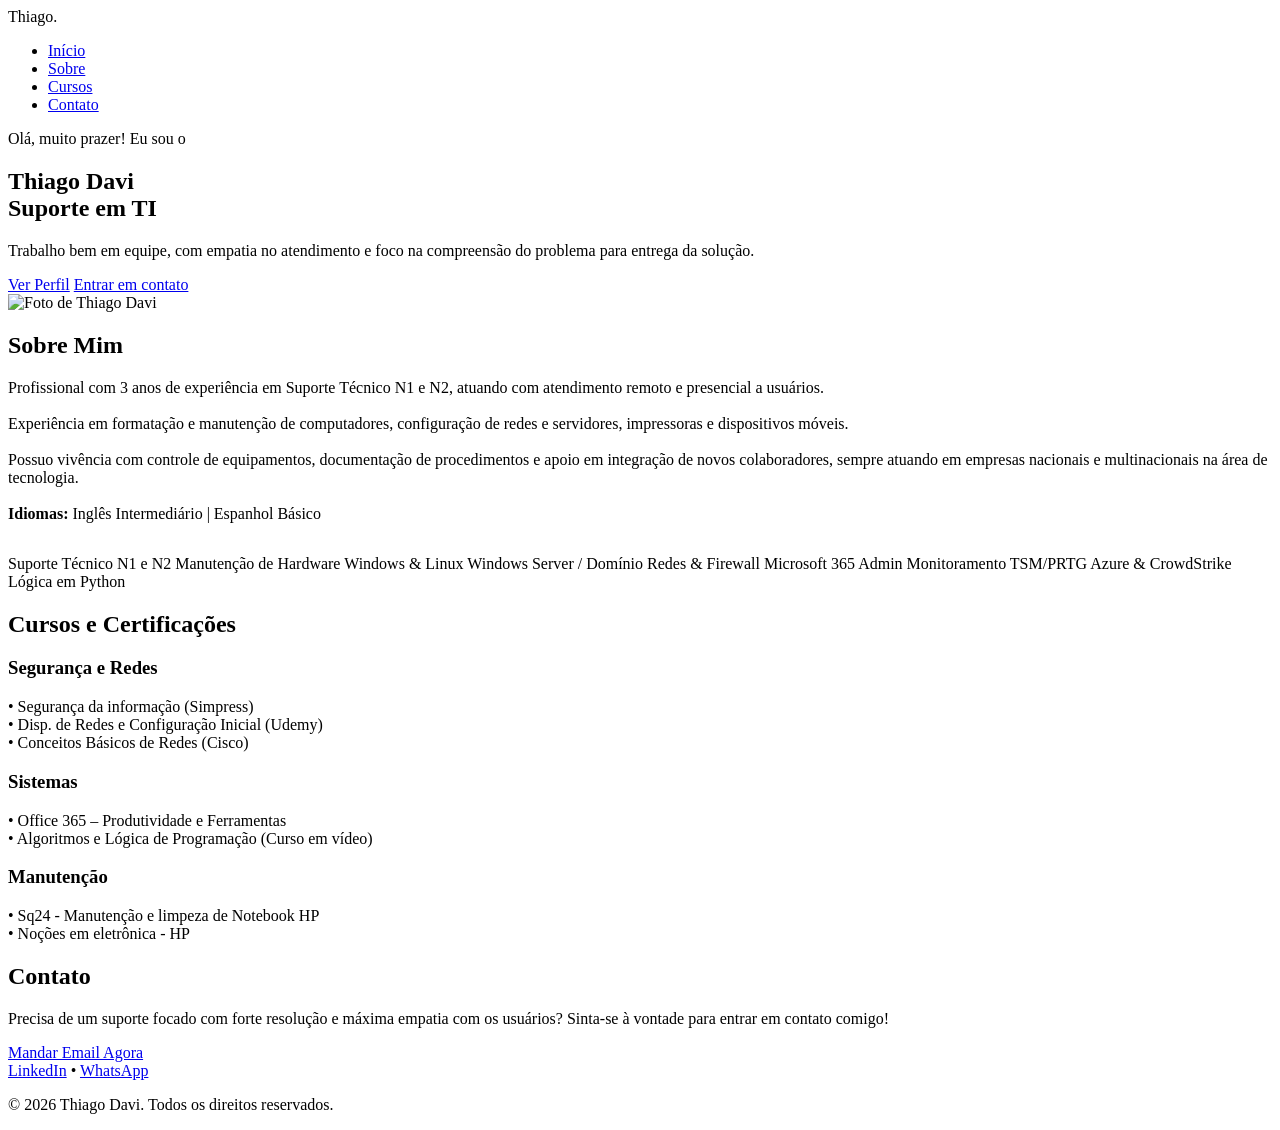
==== index.html @ d7f98768 "Add files via upload" ====
<!DOCTYPE html>
<html lang="pt-BR">
<head>
    <meta charset="UTF-8">
    <meta name="viewport" content="width=device-width, initial-scale=1.0">
    <title>Thiago Davi | Suporte em TI</title>
    <meta name="description" content="Portfólio de Thiago Davi - Profissional de Suporte Técnico.">
    
    <!-- Google Fonts: Outfit -->
    <link rel="preconnect" href="https://fonts.googleapis.com">
    <link rel="preconnect" href="https://fonts.gstatic.com" crossorigin>
    <link href="https://fonts.googleapis.com/css2?family=Outfit:wght@300;400;600;800&display=swap" rel="stylesheet">
    
    <!-- Custom CSS -->
    <link rel="stylesheet" href="style.css">
</head>
<body>
    <!-- Abstract Glow Effects background -->
    <div class="glow bottom-right"></div>
    <div class="glow top-left"></div>

    <nav class="navbar">
        <div class="logo">Thiago<span>.</span></div>
        <ul class="nav-links">
            <li><a href="#hero">Início</a></li>
            <li><a href="#about">Sobre</a></li>
            <li><a href="#projects">Cursos</a></li>
            <li><a href="#contact">Contato</a></li>
        </ul>
    </nav>

    <main>
        <section id="hero" class="hero section hidden">
            <div class="hero-content">
                <p class="greeting">Olá, muito prazer! Eu sou o</p>
                <h1 class="title">Thiago Davi<br><span>Suporte em TI</span></h1>
                <p class="subtitle">Trabalho bem em equipe, com empatia no atendimento e foco na compreensão do problema para entrega da solução.</p>
                <div class="hero-buttons">
                    <a href="#about" class="btn btn-primary">Ver Perfil</a>
                    <a href="#contact" class="btn btn-secondary">Entrar em contato</a>
                </div>
            </div>
            <div class="hero-image-container">
                <img src="avatar.jpg" alt="Foto de Thiago Davi" class="hero-image" id="profile-pic">
            </div>
        </section>

        <section id="about" class="about section hidden">
            <h2 class="section-title">Sobre Mim</h2>
            <div class="about-content glass-card">
                <p style="margin-bottom: 2rem;">Profissional com 3 anos de experiência em Suporte Técnico N1 e N2, atuando com atendimento remoto e presencial a usuários.<br><br>Experiência em formatação e manutenção de computadores, configuração de redes e servidores, impressoras e dispositivos móveis.<br><br>Possuo vivência com controle de equipamentos, documentação de procedimentos e apoio em integração de novos colaboradores, sempre atuando em empresas nacionais e multinacionais na área de tecnologia.<br><br><span style="color: var(--accent-purple); font-weight: bold;">Idiomas:</span> Inglês Intermediário | Espanhol Básico</p>
                <div class="skills">
                    <span class="skill-tag">Suporte Técnico N1 e N2</span>
                    <span class="skill-tag">Manutenção de Hardware</span>
                    <span class="skill-tag">Windows & Linux</span>
                    <span class="skill-tag">Windows Server / Domínio</span>
                    <span class="skill-tag">Redes & Firewall</span>
                    <span class="skill-tag">Microsoft 365 Admin</span>
                    <span class="skill-tag">Monitoramento TSM/PRTG</span>
                    <span class="skill-tag">Azure & CrowdStrike</span>
                    <span class="skill-tag">Lógica em Python</span>
                </div>
            </div>
        </section>

        <section id="projects" class="projects section hidden">
            <h2 class="section-title">Cursos e Certificações</h2>
            <div class="projects-grid">
                <div class="project-card glass-card">
                    <div class="project-img placeholder-1"></div>
                    <h3>Segurança e Redes</h3>
                    <p>• Segurança da informação (Simpress)<br>• Disp. de Redes e Configuração Inicial (Udemy)<br>• Conceitos Básicos de Redes (Cisco)</p>
                </div>
                <div class="project-card glass-card">
                    <div class="project-img placeholder-2"></div>
                    <h3>Sistemas</h3>
                    <p>• Office 365 – Produtividade e Ferramentas<br>• Algoritmos e Lógica de Programação (Curso em vídeo)</p>
                </div>
                <div class="project-card glass-card">
                    <div class="project-img placeholder-3"></div>
                    <h3>Manutenção</h3>
                    <p>• Sq24 - Manutenção e limpeza de Notebook HP<br>• Noções em eletrônica - HP</p>
                </div>
            </div>
        </section>

        <section id="contact" class="contact section hidden">
            <h2 class="section-title">Contato</h2>
            <div class="contact-content glass-card">
                <p>Precisa de um suporte focado com forte resolução e máxima empatia com os usuários? Sinta-se à vontade para entrar em contato comigo!</p>
                <a href="mailto:contato@exemplo.com.br" class="btn btn-primary">Mandar Email Agora</a>
                <div class="social-links">
                    <a href="#">LinkedIn</a> • <a href="#">WhatsApp</a>
                </div>
            </div>
        </section>
    </main>

    <footer>
        <p>&copy; 2026 Thiago Davi. Todos os direitos reservados.</p>
    </footer>

    <!-- Custom Script -->
    <script src="script.js"></script>
</body>
</html>
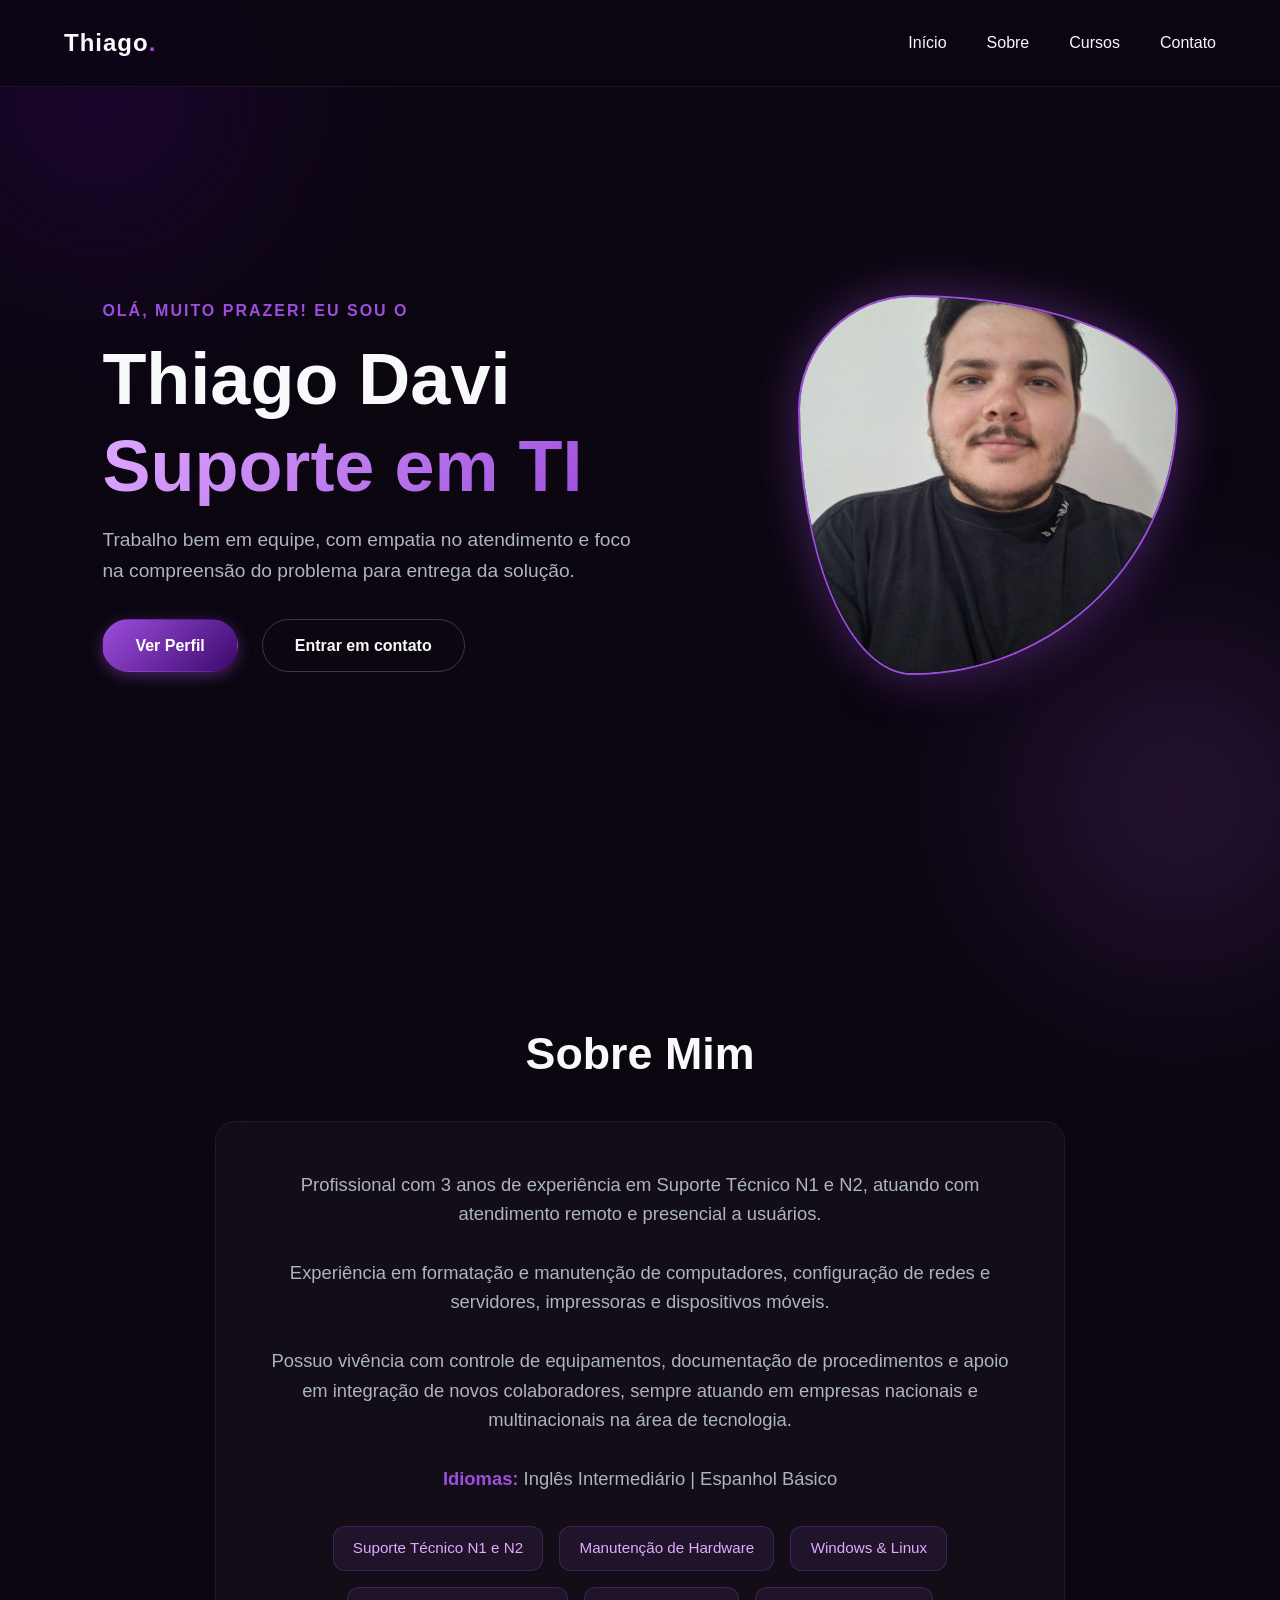
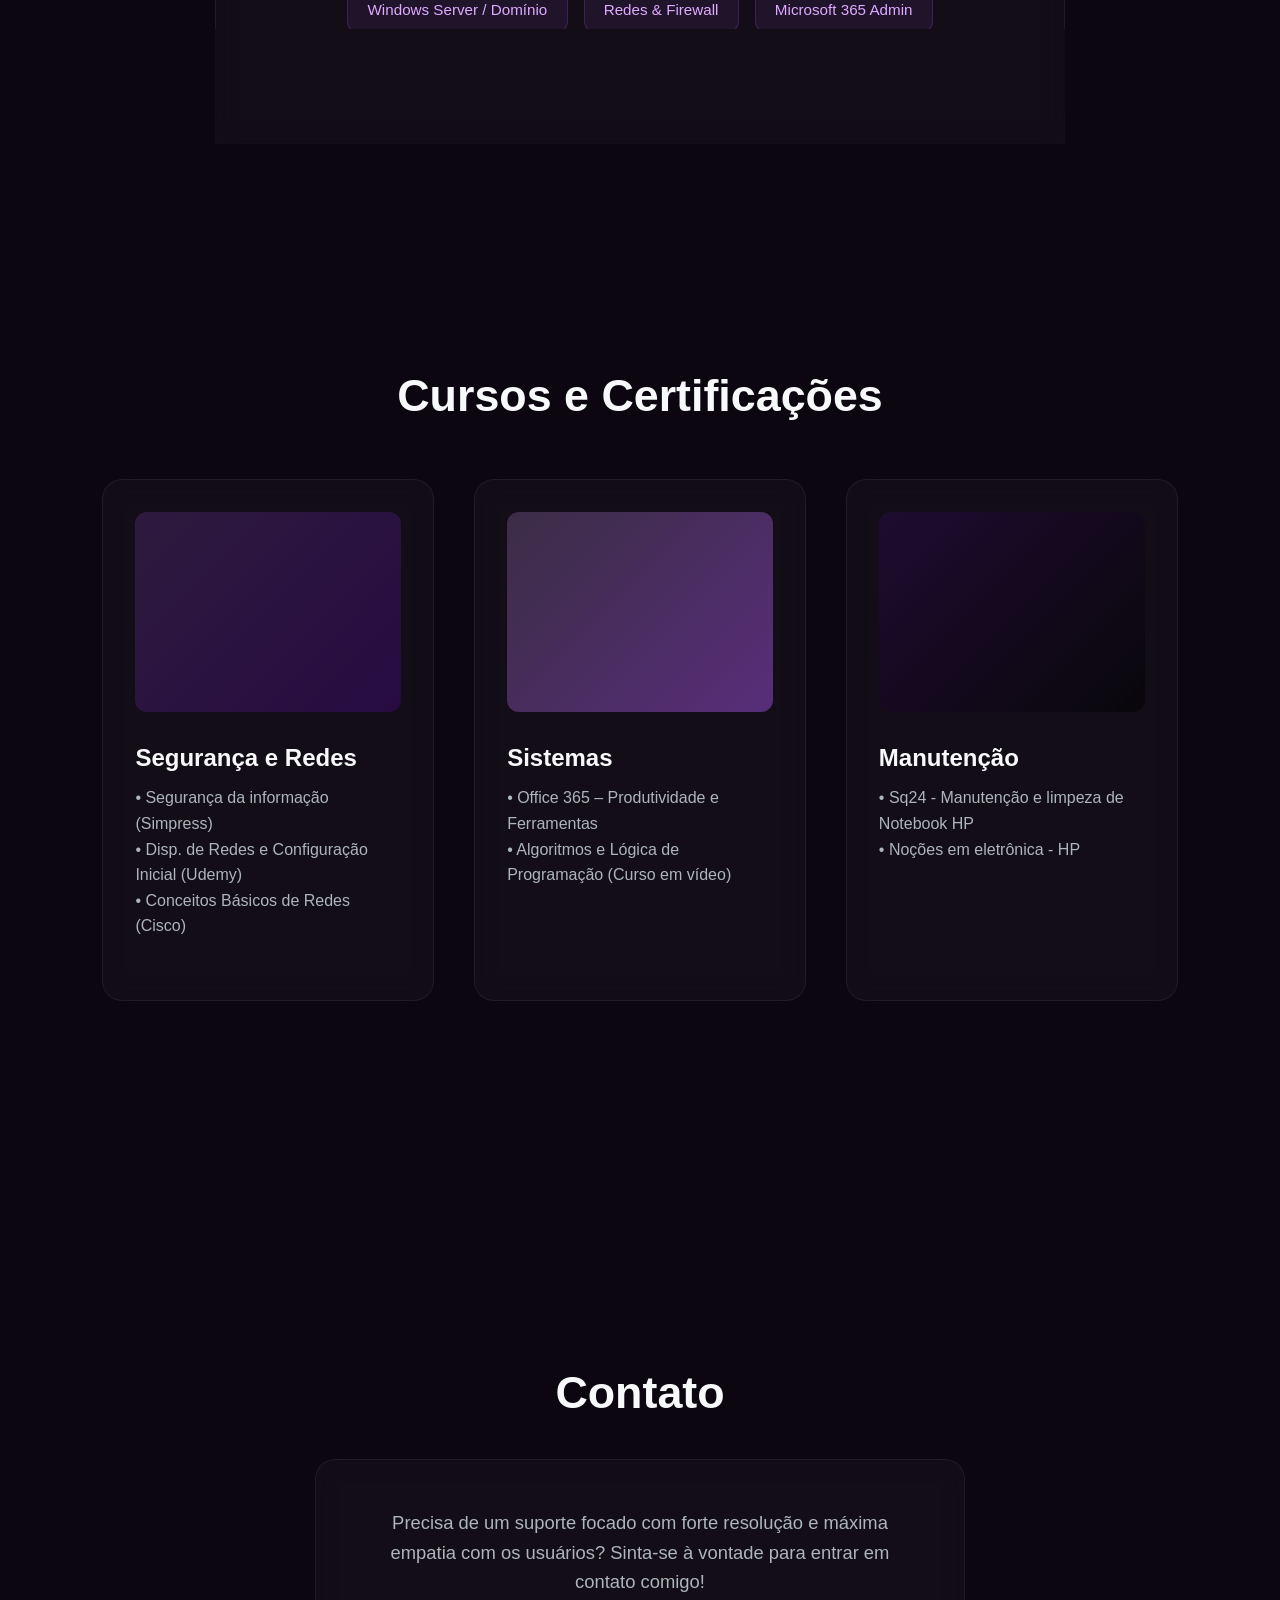
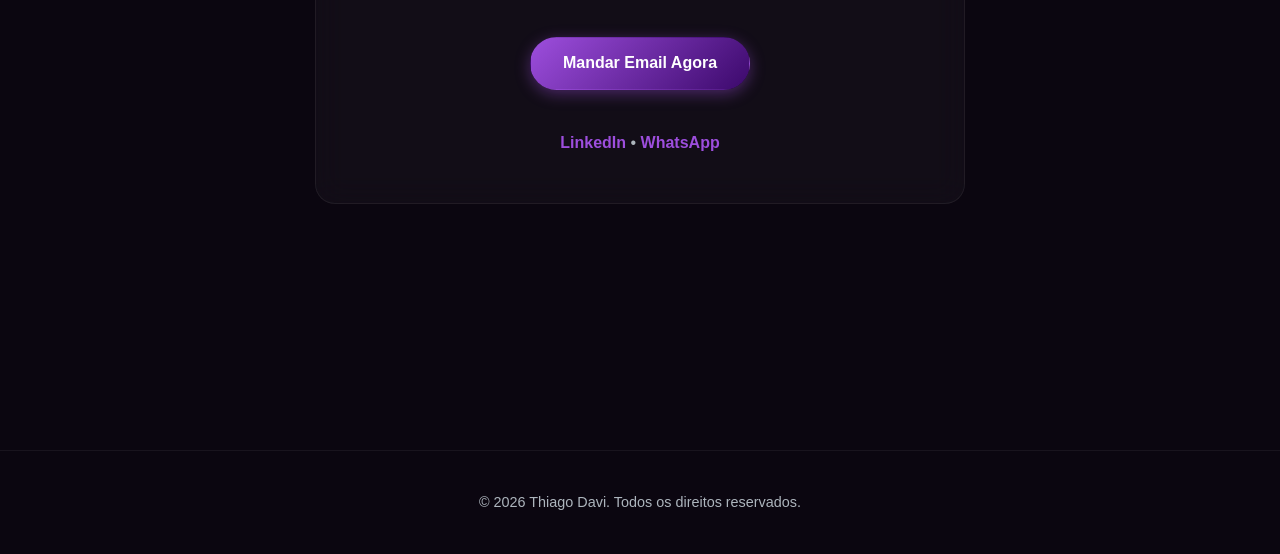
==== commit 7b245aa9: "Add files via upload" ====
--- a/index.html
+++ b/index.html
@@ -90,7 +90,7 @@
                 <p>Precisa de um suporte focado com forte resolução e máxima empatia com os usuários? Sinta-se à vontade para entrar em contato comigo!</p>
                 <a href="mailto:contato@exemplo.com.br" class="btn btn-primary">Mandar Email Agora</a>
                 <div class="social-links">
-                    <a href="#">LinkedIn</a> • <a href="#">WhatsApp</a>
+                    <a href="https://www.linkedin.com/in/thiago-davi-27793626a/" target="_blank">LinkedIn</a> • <a href="https://wa.me/5541987349617" target="_blank">WhatsApp</a>
                 </div>
             </div>
         </section>
--- a/style.css
+++ b/style.css
@@ -0,0 +1,423 @@
+:root {
+    /* Palette: Dark theme leaning to purple + black */
+    --bg-color: #0b0610;       /* Very dark purple-black */
+    --text-main: #f8f9fa;      /* White */
+    --text-muted: #adb5bd;     /* Light grey text */
+    --accent-purple: #9d4edd;  /* Vibrant Purple */
+    --accent-dark: #3c096c;    /* Deep Purple */
+    --accent-glow: rgba(157, 78, 221, 0.4); 
+    
+    /* Glassmorphism Variables */
+    --glass-bg: rgba(255, 255, 255, 0.03);
+    --glass-border: rgba(255, 255, 255, 0.06);
+}
+
+* {
+    margin: 0;
+    padding: 0;
+    box-sizing: border-box;
+    font-family: 'Outfit', sans-serif;
+}
+
+body {
+    background-color: var(--bg-color);
+    color: var(--text-main);
+    overflow-x: hidden;
+    line-height: 1.6;
+}
+
+/* Background Glowing Abstract Circles */
+.glow {
+    position: fixed;
+    width: 600px;
+    height: 600px;
+    border-radius: 50%;
+    z-index: -1;
+    filter: blur(90px);
+    opacity: 0.5;
+}
+
+.top-left {
+    top: -200px;
+    left: -200px;
+    background: radial-gradient(circle, var(--accent-dark) 0%, transparent 60%);
+}
+
+.bottom-right {
+    bottom: -200px;
+    right: -200px;
+    background: radial-gradient(circle, var(--accent-purple) 0%, transparent 60%);
+    opacity: 0.25;
+}
+
+/* Typography Enhancements */
+h1, h2, h3 {
+    font-weight: 800;
+    line-height: 1.2;
+}
+
+.title {
+    font-size: 4.5rem;
+    margin-bottom: 1rem;
+}
+
+/* Text Gradient Effect */
+.title span {
+    background: linear-gradient(135deg, #e0aaff, #9d4edd);
+    -webkit-background-clip: text;
+    -webkit-text-fill-color: transparent;
+    display: inline-block;
+}
+
+.subtitle {
+    font-size: 1.2rem;
+    color: var(--text-muted);
+    max-width: 550px;
+    margin-bottom: 2rem;
+}
+
+.section-title {
+    font-size: 2.8rem;
+    margin-bottom: 2.5rem;
+    text-align: center;
+}
+
+/* Navbar */
+.navbar {
+    display: flex;
+    justify-content: space-between;
+    align-items: center;
+    padding: 1.5rem 5%;
+    position: fixed;
+    top: 0;
+    width: 100%;
+    background: rgba(11, 6, 16, 0.75);
+    backdrop-filter: blur(15px);
+    -webkit-backdrop-filter: blur(15px);
+    z-index: 1000;
+    border-bottom: 1px solid var(--glass-border);
+}
+
+.logo {
+    font-size: 1.5rem;
+    font-weight: 800;
+    letter-spacing: 1px;
+}
+
+.logo span {
+    color: var(--accent-purple);
+}
+
+.nav-links {
+    list-style: none;
+    display: flex;
+    gap: 2.5rem;
+}
+
+.nav-links a {
+    color: var(--text-main);
+    text-decoration: none;
+    font-size: 1rem;
+    font-weight: 400;
+    transition: color 0.3s ease;
+}
+
+.nav-links a:hover {
+    color: var(--accent-purple);
+}
+
+/* Reusable Buttons */
+.btn {
+    display: inline-block;
+    padding: 0.8rem 2rem;
+    border-radius: 50px;
+    text-decoration: none;
+    font-weight: 600;
+    transition: all 0.4s cubic-bezier(0.175, 0.885, 0.32, 1.275);
+    cursor: pointer;
+}
+
+.btn-primary {
+    background: linear-gradient(135deg, var(--accent-purple), var(--accent-dark));
+    color: #fff;
+    box-shadow: 0 4px 15px var(--accent-glow);
+    border: 1px solid transparent;
+}
+
+.btn-primary:hover {
+    transform: translateY(-3px);
+    box-shadow: 0 8px 25px rgba(157, 78, 221, 0.6);
+}
+
+.btn-secondary {
+    background: transparent;
+    color: var(--text-main);
+    border: 1px solid rgba(255, 255, 255, 0.2);
+}
+
+.btn-secondary:hover {
+    background: var(--glass-bg);
+    border-color: var(--accent-purple);
+    transform: translateY(-3px);
+}
+
+.btn-small {
+    padding: 0.6rem 1.2rem;
+    font-size: 0.9rem;
+    margin-top: 1rem;
+    border: 1px solid var(--accent-purple);
+    color: var(--text-main);
+    align-self: flex-start;
+}
+.btn-small:hover {
+    background: var(--accent-purple);
+    color: #fff;
+}
+
+/* Container Spacing for Sections */
+.section {
+    min-height: 100vh;
+    padding: 120px 8% 50px;
+    display: flex;
+    flex-direction: column;
+    justify-content: center;
+}
+
+/* Hero Content */
+.hero {
+    flex-direction: row;
+    align-items: center;
+    justify-content: space-between;
+}
+
+.hero-content {
+    flex: 1;
+}
+
+.greeting {
+    color: var(--accent-purple);
+    font-weight: 600;
+    margin-bottom: 0.8rem;
+    letter-spacing: 2px;
+    text-transform: uppercase;
+}
+
+.hero-buttons {
+    display: flex;
+    gap: 1.5rem;
+}
+
+.hero-image-container {
+    flex: 1;
+    display: flex;
+    justify-content: flex-end;
+}
+
+/* Hero Avatar image and animations */
+.hero-image {
+    width: 380px;
+    height: 380px;
+    object-fit: cover;
+    /* Soft organic shape animation */
+    border-radius: 30% 70% 70% 30% / 30% 30% 70% 70%;
+    border: 2px solid var(--accent-purple);
+    box-shadow: 0 0 50px var(--accent-glow);
+    animation: morphAvatar 8s ease-in-out infinite;
+    background: linear-gradient(135deg, rgba(255,255,255,0.05), rgba(157, 78, 221, 0.2));
+}
+
+@keyframes morphAvatar {
+    0% { border-radius: 30% 70% 70% 30% / 30% 30% 70% 70%; }
+    25% { border-radius: 58% 42% 75% 25% / 76% 46% 54% 24%; }
+    50% { border-radius: 50% 50% 33% 67% / 55% 27% 73% 45%; }
+    75% { border-radius: 33% 67% 58% 42% / 63% 68% 32% 37%; }
+    100% { border-radius: 30% 70% 70% 30% / 30% 30% 70% 70%; }
+}
+
+/* Glassmorphism Card System */
+.glass-card {
+    background: var(--glass-bg);
+    backdrop-filter: blur(15px);
+    -webkit-backdrop-filter: blur(15px);
+    border: 1px solid var(--glass-border);
+    border-radius: 20px;
+    padding: 3rem;
+    transition: transform 0.4s ease, border-color 0.4s ease, box-shadow 0.4s ease;
+}
+
+.glass-card:hover {
+    transform: translateY(-8px);
+    border-color: rgba(157, 78, 221, 0.4);
+    box-shadow: 0 10px 30px rgba(0, 0, 0, 0.5);
+}
+
+/* About Section */
+.about-content {
+    max-width: 850px;
+    margin: 0 auto;
+    text-align: center;
+}
+
+.about-content p {
+    font-size: 1.15rem;
+    color: var(--text-muted);
+    margin-bottom: 2.5rem;
+}
+
+.skills {
+    display: flex;
+    flex-wrap: wrap;
+    gap: 1rem;
+    justify-content: center;
+}
+
+.skill-tag {
+    background: rgba(157, 78, 221, 0.1);
+    border: 1px solid rgba(157, 78, 221, 0.25);
+    padding: 0.6rem 1.2rem;
+    border-radius: 12px;
+    font-size: 0.95rem;
+    color: #e0aaff;
+    transition: all 0.3s;
+}
+
+.skill-tag:hover {
+    background: rgba(157, 78, 221, 0.2);
+    transform: translateY(-2px);
+}
+
+/* Projects Layout */
+.projects-grid {
+    display: grid;
+    grid-template-columns: repeat(auto-fit, minmax(320px, 1fr));
+    gap: 2.5rem;
+    margin-top: 1rem;
+}
+
+.project-card {
+    display: flex;
+    flex-direction: column;
+    padding: 2rem;
+}
+
+.project-img {
+    width: 100%;
+    height: 200px;
+    border-radius: 12px;
+    margin-bottom: 2rem;
+    background-size: cover;
+    background-position: center;
+}
+
+.placeholder-1 { background: linear-gradient(135deg, rgba(157,78,221,0.2), rgba(60,9,108,0.5)); }
+.placeholder-2 { background: linear-gradient(135deg, rgba(224,170,255,0.2), rgba(157,78,221,0.5)); }
+.placeholder-3 { background: linear-gradient(135deg, rgba(60,9,108,0.3), rgba(0,0,0,0.5)); }
+
+.project-card h3 {
+    margin-bottom: 0.8rem;
+    font-size: 1.5rem;
+}
+
+.project-card p {
+    color: var(--text-muted);
+    font-size: 1rem;
+    flex-grow: 1;
+    margin-bottom: 1.8rem;
+}
+
+/* Contact Area */
+.contact-content {
+    max-width: 650px;
+    margin: 0 auto;
+    text-align: center;
+}
+
+.contact-content p {
+    color: var(--text-muted);
+    margin-bottom: 2.5rem;
+    font-size: 1.15rem;
+}
+
+.social-links {
+    margin-top: 2.5rem;
+    font-size: 1rem;
+    color: var(--text-muted);
+}
+.social-links a {
+    color: var(--accent-purple);
+    text-decoration: none;
+    transition: color 0.3s;
+    font-weight: 600;
+}
+.social-links a:hover {
+    color: #fff;
+}
+
+/* Footer Element */
+footer {
+    text-align: center;
+    padding: 2.5rem;
+    border-top: 1px solid var(--glass-border);
+    color: var(--text-muted);
+    font-size: 0.9rem;
+    margin-top: 50px;
+}
+
+/* Scroll Revelate Animation Classes */
+.hidden {
+    opacity: 0;
+    transform: translateY(40px);
+    transition: opacity 0.8s ease-out, transform 0.8s cubic-bezier(0.175, 0.885, 0.32, 1);
+}
+
+.show {
+    opacity: 1;
+    transform: translateY(0);
+}
+
+/* Responsive Rules */
+@media (max-width: 900px) {
+    .title {
+        font-size: 3.5rem;
+    }
+    .hero-image {
+        width: 300px;
+        height: 300px;
+    }
+    .section {
+        padding: 100px 5% 50px;
+    }
+}
+
+@media (max-width: 768px) {
+    .nav-links {
+        display: none; 
+    }
+    
+    .hero {
+        flex-direction: column-reverse;
+        text-align: center;
+        padding-top: 130px;
+    }
+    
+    .hero-content {
+        margin-top: 3.5rem;
+    }
+
+    .hero-buttons {
+        justify-content: center;
+    }
+
+    .title {
+        font-size: 2.8rem;
+    }
+
+    .subtitle {
+        margin: 0 auto 2.5rem;
+    }
+    
+    .hero-image {
+        width: 250px;
+        height: 250px;
+    }
+}
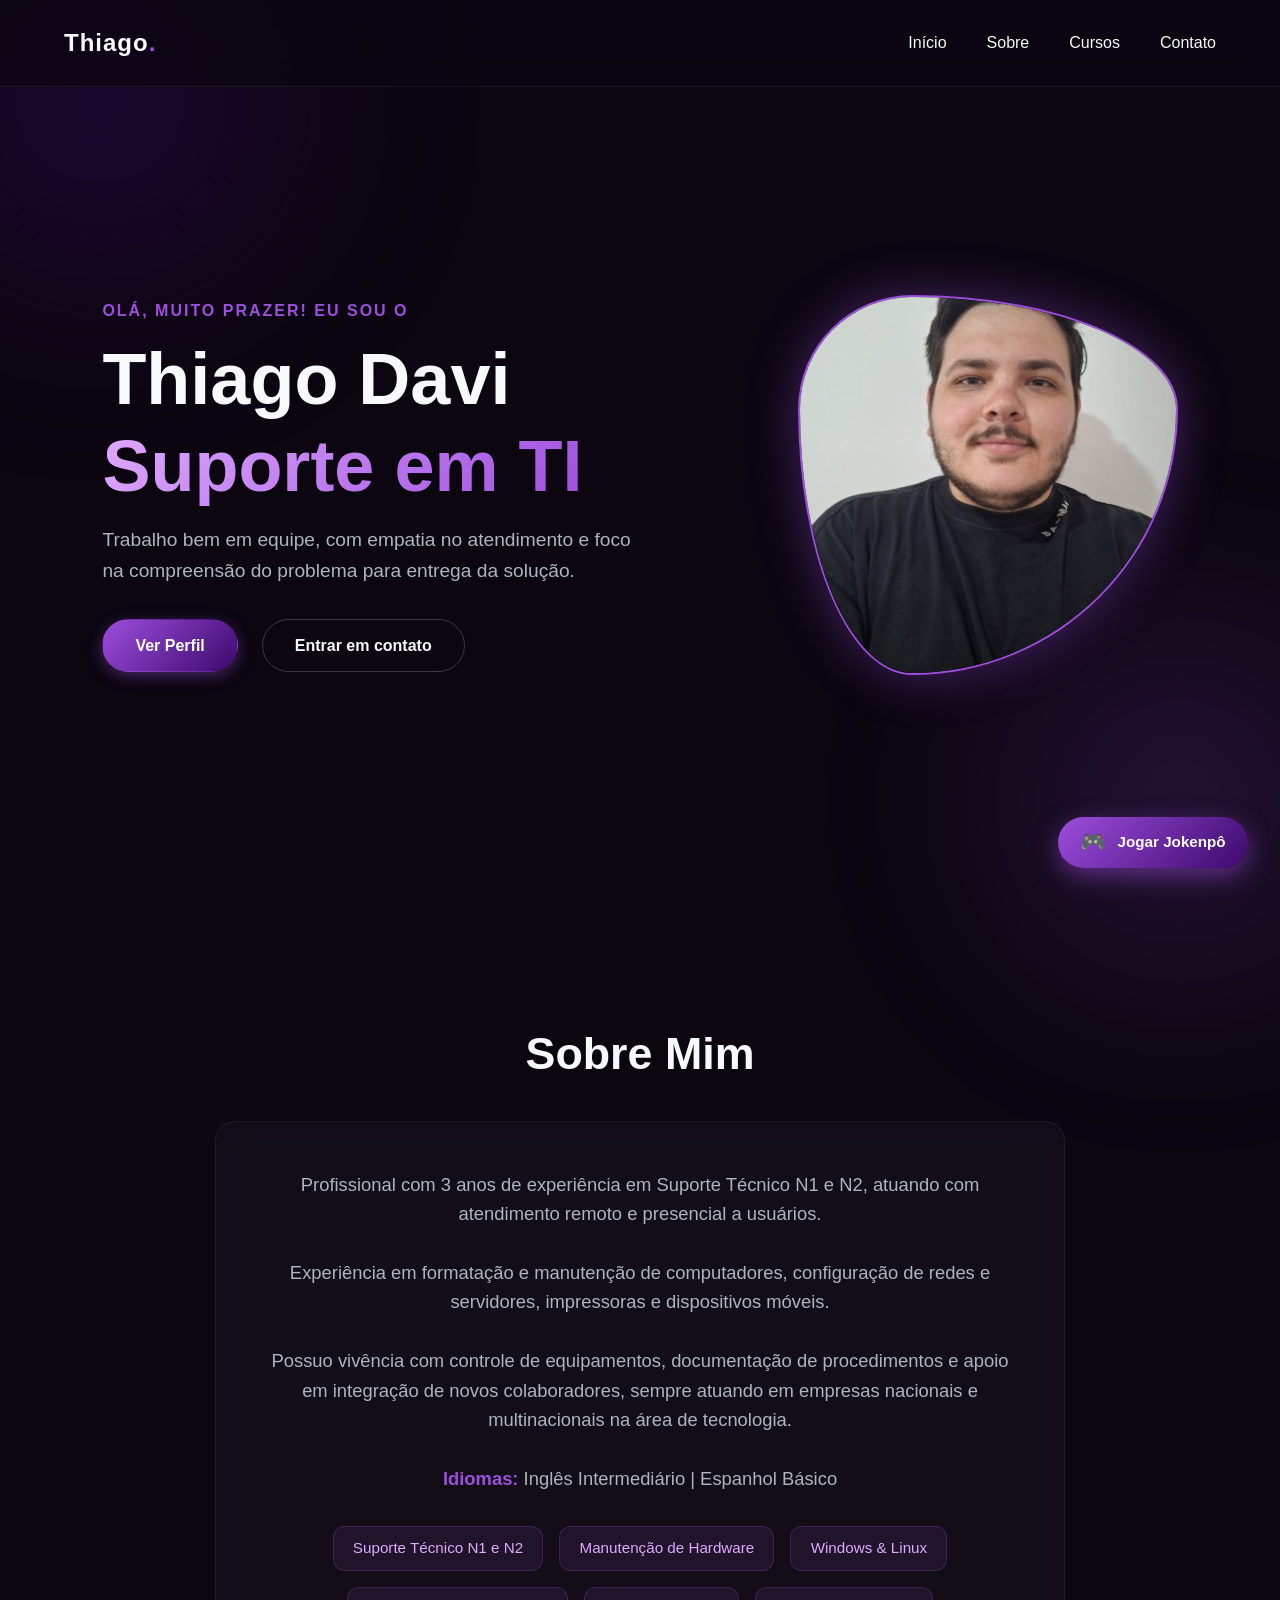
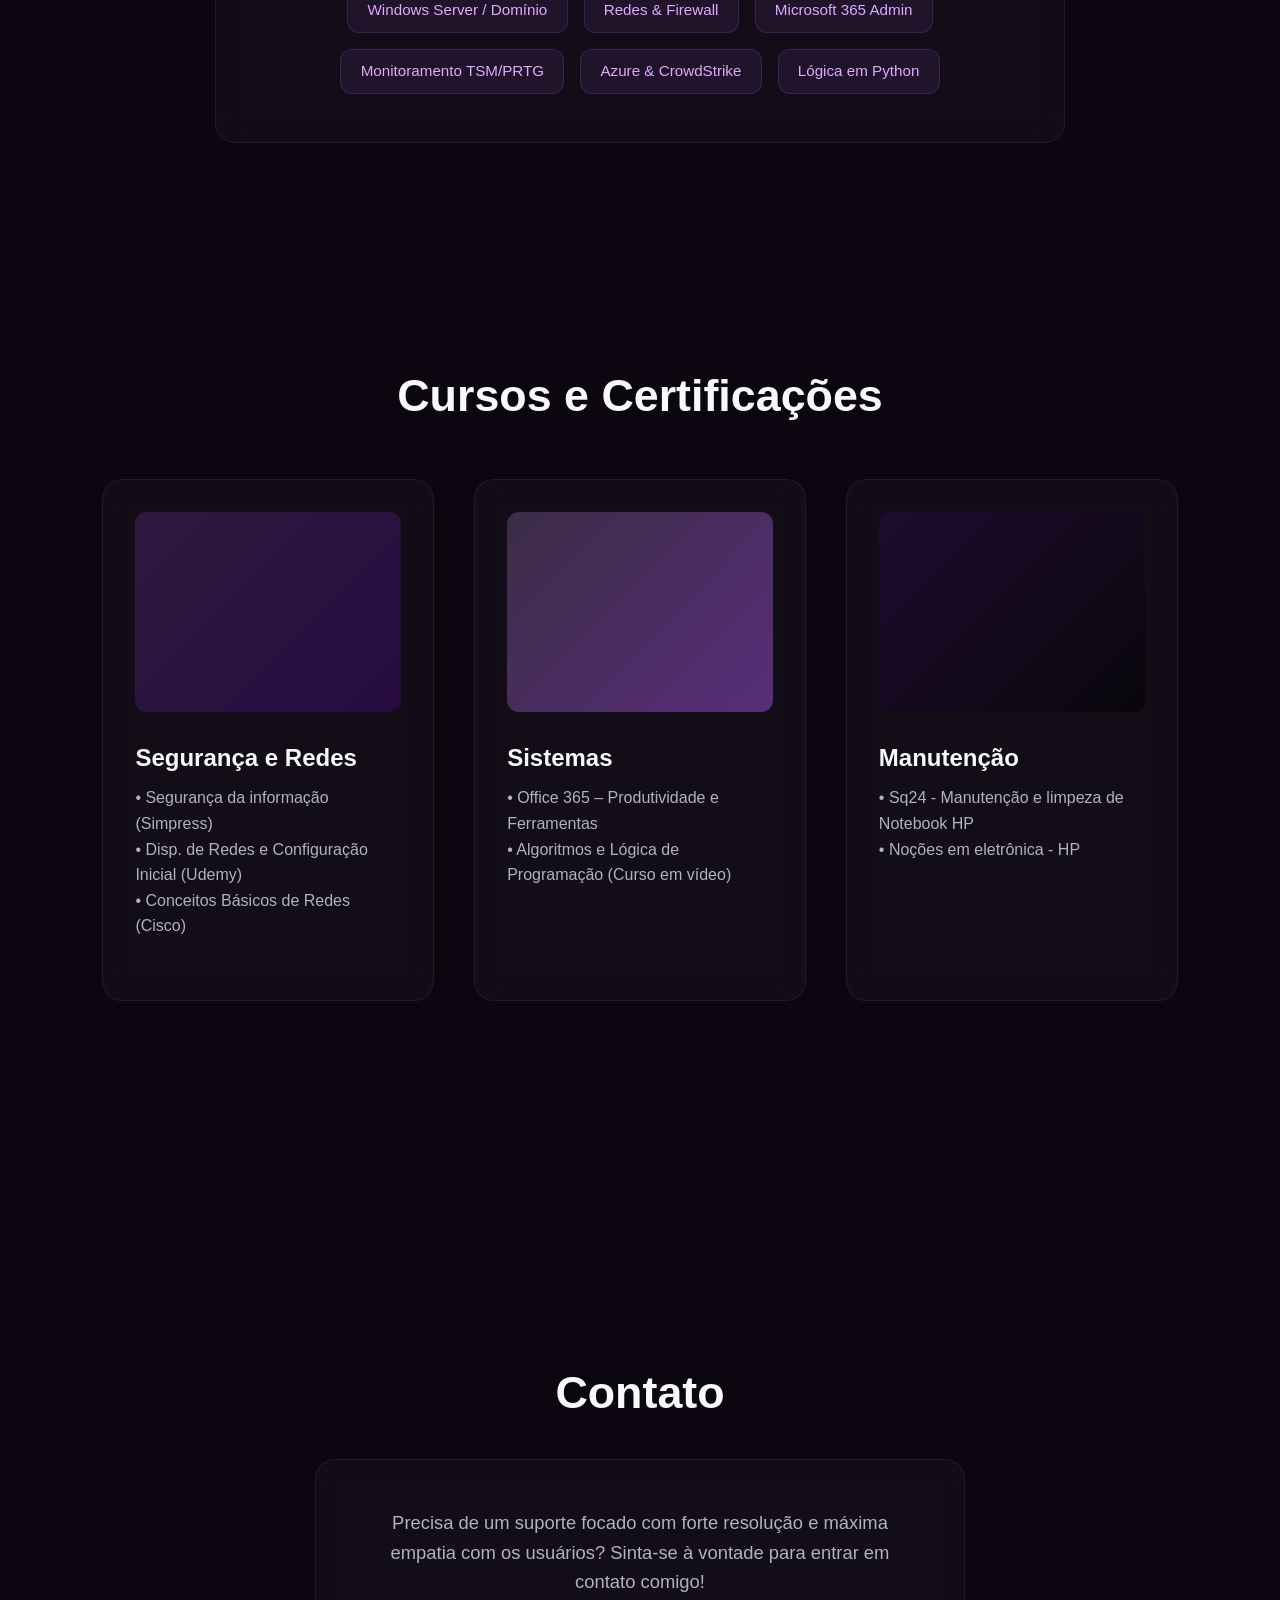
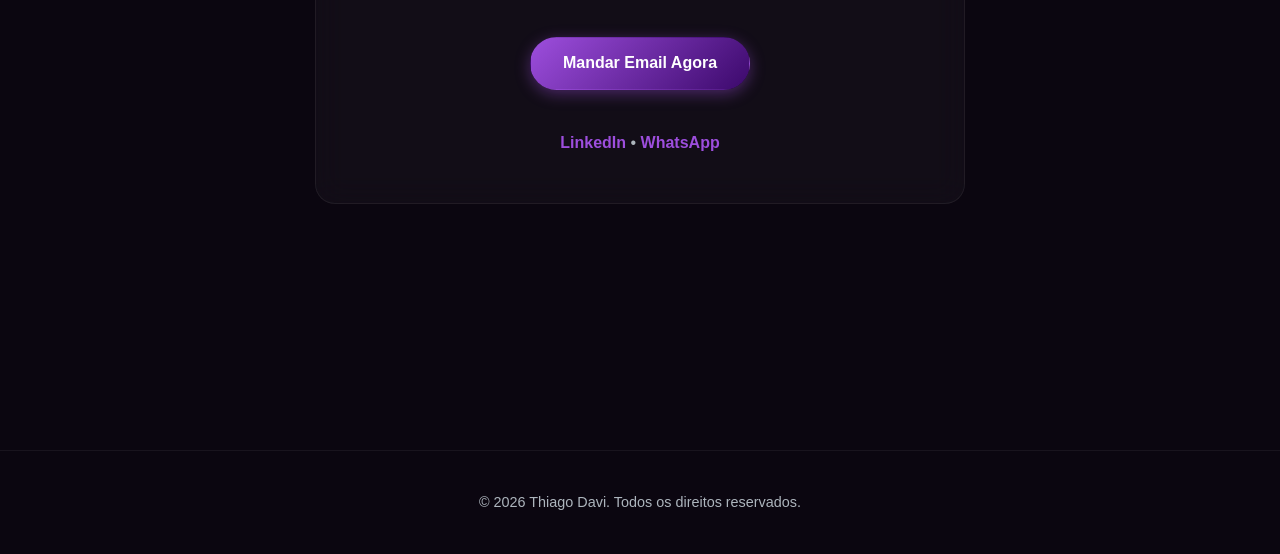
==== commit 353facb6: "Add files via upload" ====
--- a/index.html
+++ b/index.html
@@ -96,6 +96,45 @@
         </section>
     </main>
 
+    <!-- Balão flutuante → Jokenpô -->
+    <a href="jokenpo/index.html" class="fab" id="fab-jokenpo" title="Jogar Jokenpô">
+        <span class="fab-icon">🎮</span>
+        <span class="fab-label">Jogar Jokenpô</span>
+    </a>
+
+    <style>
+    .fab {
+        position: fixed;
+        bottom: 2rem;
+        right: 2rem;
+        display: flex;
+        align-items: center;
+        gap: 0.7rem;
+        background: linear-gradient(135deg, #9d4edd, #3c096c);
+        color: #fff;
+        text-decoration: none;
+        padding: 0.85rem 1.4rem;
+        border-radius: 50px;
+        font-family: 'Outfit', sans-serif;
+        font-weight: 700;
+        font-size: 0.95rem;
+        box-shadow: 0 8px 25px rgba(157, 78, 221, 0.5);
+        z-index: 9999;
+        transition: transform 0.4s cubic-bezier(0.34, 1.56, 0.64, 1),
+                    box-shadow 0.4s ease;
+        animation: fabFloat 3s ease-in-out infinite;
+    }
+    .fab:hover {
+        transform: translateY(-6px) scale(1.05) !important;
+        box-shadow: 0 14px 35px rgba(157, 78, 221, 0.7);
+    }
+    .fab-icon { font-size: 1.3rem; line-height: 1; }
+    @keyframes fabFloat {
+        0%, 100% { transform: translateY(0px); }
+        50%       { transform: translateY(-7px); }
+    }
+    </style>
+
     <footer>
         <p>&copy; 2026 Thiago Davi. Todos os direitos reservados.</p>
     </footer>
